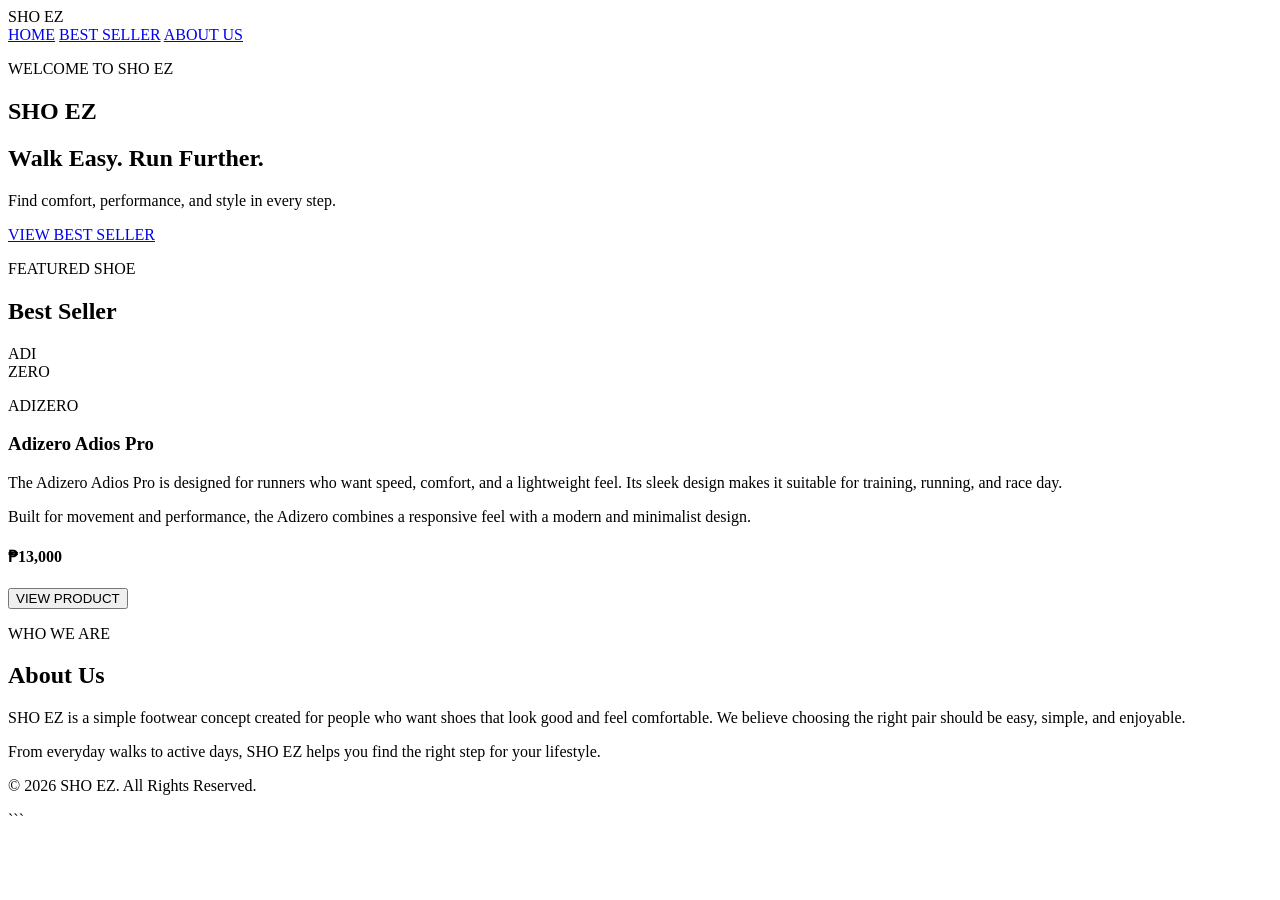
==== Activities/index.html @ 17ebbd29 "Update index.html" ====
<!DOCTYPE html>

<html lang="en">
<head>
    <meta charset="UTF-8">
    <meta name="viewport" content="width=device-width, initial-scale=1.0">
    <title>SHO EZ | Adizero</title>
    <link rel="stylesheet" href="css/styles.css">
</head>
<body>
<header class="navbar">
    <div class="logo">SHO EZ</div>

    <nav>
        <a href="#home">HOME</a>
        <a href="#bestseller">BEST SELLER</a>
        <a href="#about">ABOUT US</a>
    </nav>
</header>

<section id="home" class="welcome">
    <div>
        <p class="label">WELCOME TO SHO EZ</p>
        <h1>SHO EZ</h1>
        <h2>Walk Easy. Run Further.</h2>
        <p>Find comfort, performance, and style in every step.</p>
        <a href="#bestseller" class="button">VIEW BEST SELLER</a>
    </div>
</section>
<section id="bestseller" class="bestseller">
    <p class="label">FEATURED SHOE</p>
    <h2>Best Seller</h2>

    <div class="product">

        <div class="shoe-logo">
            ADI<br>ZERO
        </div>

        <div class="product-info">
            <p class="product-brand">ADIZERO</p>
            <h3>Adizero Adios Pro</h3>

            <p>
                The Adizero Adios Pro is designed for runners who want
                speed, comfort, and a lightweight feel. Its sleek design
                makes it suitable for training, running, and race day.
            </p>

            <p>
                Built for movement and performance, the Adizero combines
                a responsive feel with a modern and minimalist design.
            </p>

            <h4>₱13,000</h4>

            <button>VIEW PRODUCT</button>
        </div>

    </div>
</section>
<section id="about" class="about">
    <p class="label">WHO WE ARE</p>
    <h2>About Us</h2>

    <p>
        SHO EZ is a simple footwear concept created for people who want
        shoes that look good and feel comfortable. We believe choosing
        the right pair should be easy, simple, and enjoyable.
    </p>

    <p>
        From everyday walks to active days, SHO EZ helps you find the
        right step for your lifestyle.
    </p>
</section>

<footer>
    <p>© 2026 SHO EZ. All Rights Reserved.</p>
</footer>
```

</body>
</html>
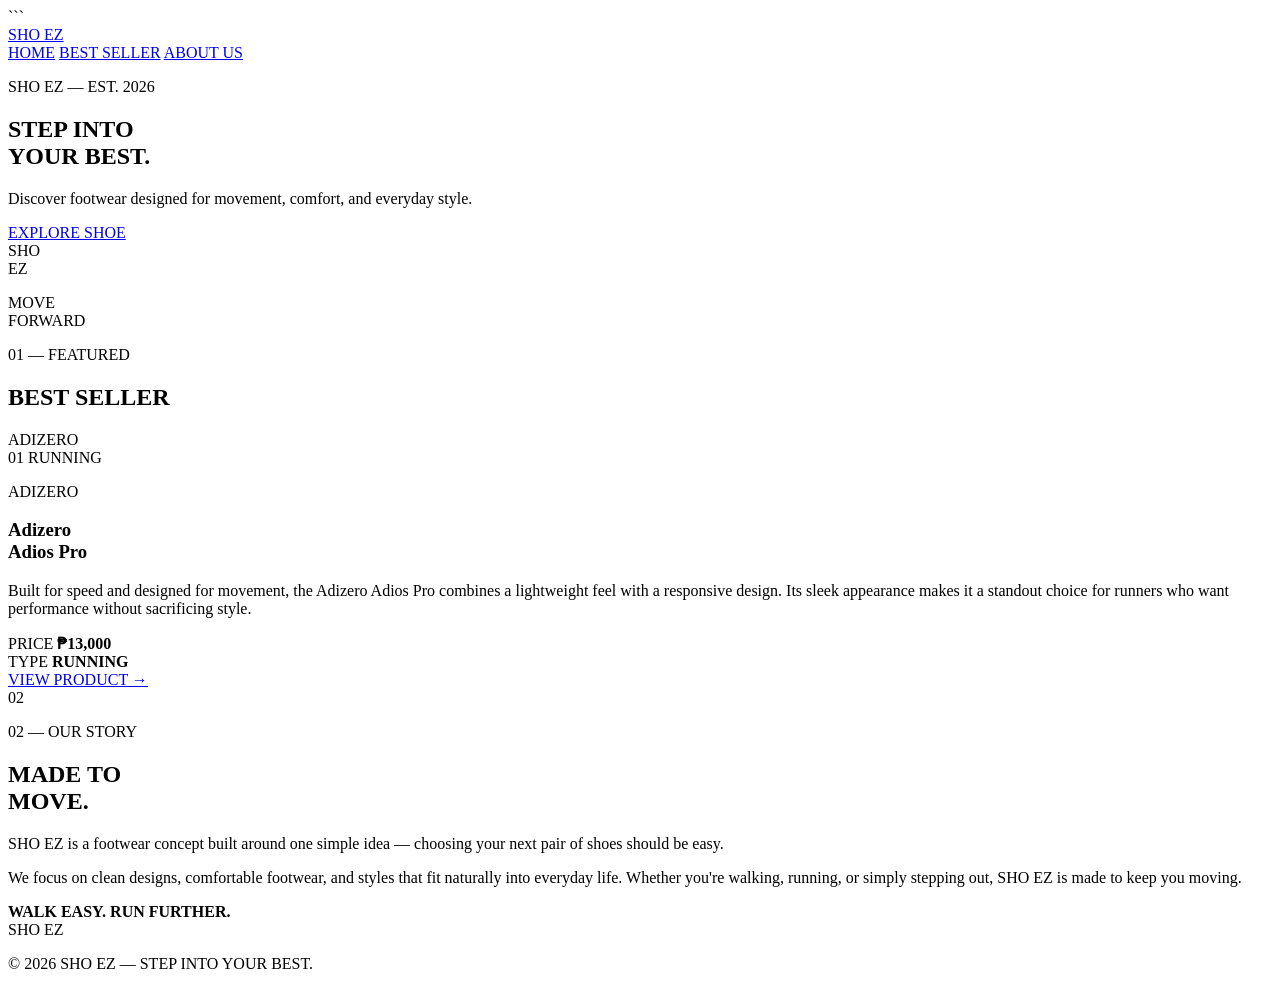
==== commit 8782dbd7: "Revise index.html for branding and layout updates Updated the title and stylesheet link in the HTML " ====
--- a/Activities/index.html
+++ b/Activities/index.html
@@ -4,81 +4,144 @@
 <head>
     <meta charset="UTF-8">
     <meta name="viewport" content="width=device-width, initial-scale=1.0">
-    <title>SHO EZ | Adizero</title>
-    <link rel="stylesheet" href="css/styles.css">
+    <title>SHO EZ | Step Into Your Best</title>
+    <link rel="stylesheet" href="css/style.css">
 </head>
+
 <body>
+
+```
 <header class="navbar">
-    <div class="logo">SHO EZ</div>
+    <a href="#home" class="logo">SHO EZ</a>
 
     <nav>
         <a href="#home">HOME</a>
         <a href="#bestseller">BEST SELLER</a>
         <a href="#about">ABOUT US</a>
     </nav>
+
+    <div class="nav-circle"></div>
 </header>
 
-<section id="home" class="welcome">
-    <div>
-        <p class="label">WELCOME TO SHO EZ</p>
-        <h1>SHO EZ</h1>
-        <h2>Walk Easy. Run Further.</h2>
-        <p>Find comfort, performance, and style in every step.</p>
-        <a href="#bestseller" class="button">VIEW BEST SELLER</a>
-    </div>
-</section>
-<section id="bestseller" class="bestseller">
-    <p class="label">FEATURED SHOE</p>
-    <h2>Best Seller</h2>
 
-    <div class="product">
+<main>
 
-        <div class="shoe-logo">
-            ADI<br>ZERO
+    <section id="home" class="hero">
+
+        <div class="hero-text">
+            <p class="tag">SHO EZ — EST. 2026</p>
+
+            <h1>STEP INTO<br><span>YOUR BEST.</span></h1>
+
+            <p class="hero-description">
+                Discover footwear designed for movement,
+                comfort, and everyday style.
+            </p>
+
+            <a href="#bestseller" class="shop-button">
+                EXPLORE SHOE
+            </a>
         </div>
 
-        <div class="product-info">
-            <p class="product-brand">ADIZERO</p>
-            <h3>Adizero Adios Pro</h3>
+        <div class="hero-design">
+            <div class="circle"></div>
+            <div class="hero-logo">SHO<br>EZ</div>
+            <p>MOVE<br>FORWARD</p>
+        </div>
+
+    </section>
+
+
+    <section id="bestseller" class="best-section">
+
+        <div class="section-heading">
+            <p class="tag">01 — FEATURED</p>
+            <h2>BEST SELLER</h2>
+        </div>
+
+        <div class="product-card">
+
+            <div class="product-visual">
+
+                <div class="product-circle">
+                    <span>ADIZERO</span>
+                </div>
+
+                <div class="product-label">
+                    <span>01</span>
+                    <span>RUNNING</span>
+                </div>
+
+            </div>
+            <div class="product-info">
+
+                <p class="product-brand">ADIZERO</p>
+
+                <h3>Adizero<br>Adios Pro</h3>
+
+                <p class="description">
+                    Built for speed and designed for movement,
+                    the Adizero Adios Pro combines a lightweight
+                    feel with a responsive design. Its sleek
+                    appearance makes it a standout choice for
+                    runners who want performance without
+                    sacrificing style.
+                </p>
+
+                <div class="product-details">
+                    <div>
+                        <span>PRICE</span>
+                        <strong>₱13,000</strong>
+                    </div>
+
+                    <div>
+                        <span>TYPE</span>
+                        <strong>RUNNING</strong>
+                    </div>
+                </div>
+
+                <a href="#" class="product-button">
+                    VIEW PRODUCT →
+                </a>
+
+            </div>
+
+        </div>
+
+    </section>
+    <section id="about" class="about-section">
+
+        <div class="about-number">02</div>
+
+        <div class="about-content">
+
+            <p class="tag">02 — OUR STORY</p>
+
+            <h2>MADE TO<br><span>MOVE.</span></h2>
 
             <p>
-                The Adizero Adios Pro is designed for runners who want
-                speed, comfort, and a lightweight feel. Its sleek design
-                makes it suitable for training, running, and race day.
+                SHO EZ is a footwear concept built around one
+                simple idea — choosing your next pair of shoes
+                should be easy.
             </p>
 
             <p>
-                Built for movement and performance, the Adizero combines
-                a responsive feel with a modern and minimalist design.
+                We focus on clean designs, comfortable footwear,
+                and styles that fit naturally into everyday life.
+                Whether you're walking, running, or simply
+                stepping out, SHO EZ is made to keep you moving.
             </p>
 
-            <h4>₱13,000</h4>
+            <div class="about-line"></div>
 
-            <button>VIEW PRODUCT</button>
+            <strong>WALK EASY. RUN FURTHER.</strong>
+
         </div>
-
-    </div>
-</section>
-<section id="about" class="about">
-    <p class="label">WHO WE ARE</p>
-    <h2>About Us</h2>
-
-    <p>
-        SHO EZ is a simple footwear concept created for people who want
-        shoes that look good and feel comfortable. We believe choosing
-        the right pair should be easy, simple, and enjoyable.
-    </p>
-
-    <p>
-        From everyday walks to active days, SHO EZ helps you find the
-        right step for your lifestyle.
-    </p>
-</section>
-
+    </section>
+</main>
 <footer>
-    <p>© 2026 SHO EZ. All Rights Reserved.</p>
+    <div class="footer-logo">SHO EZ</div>
+    <p>© 2026 SHO EZ — STEP INTO YOUR BEST.</p>
 </footer>
-```
-
 </body>
 </html>
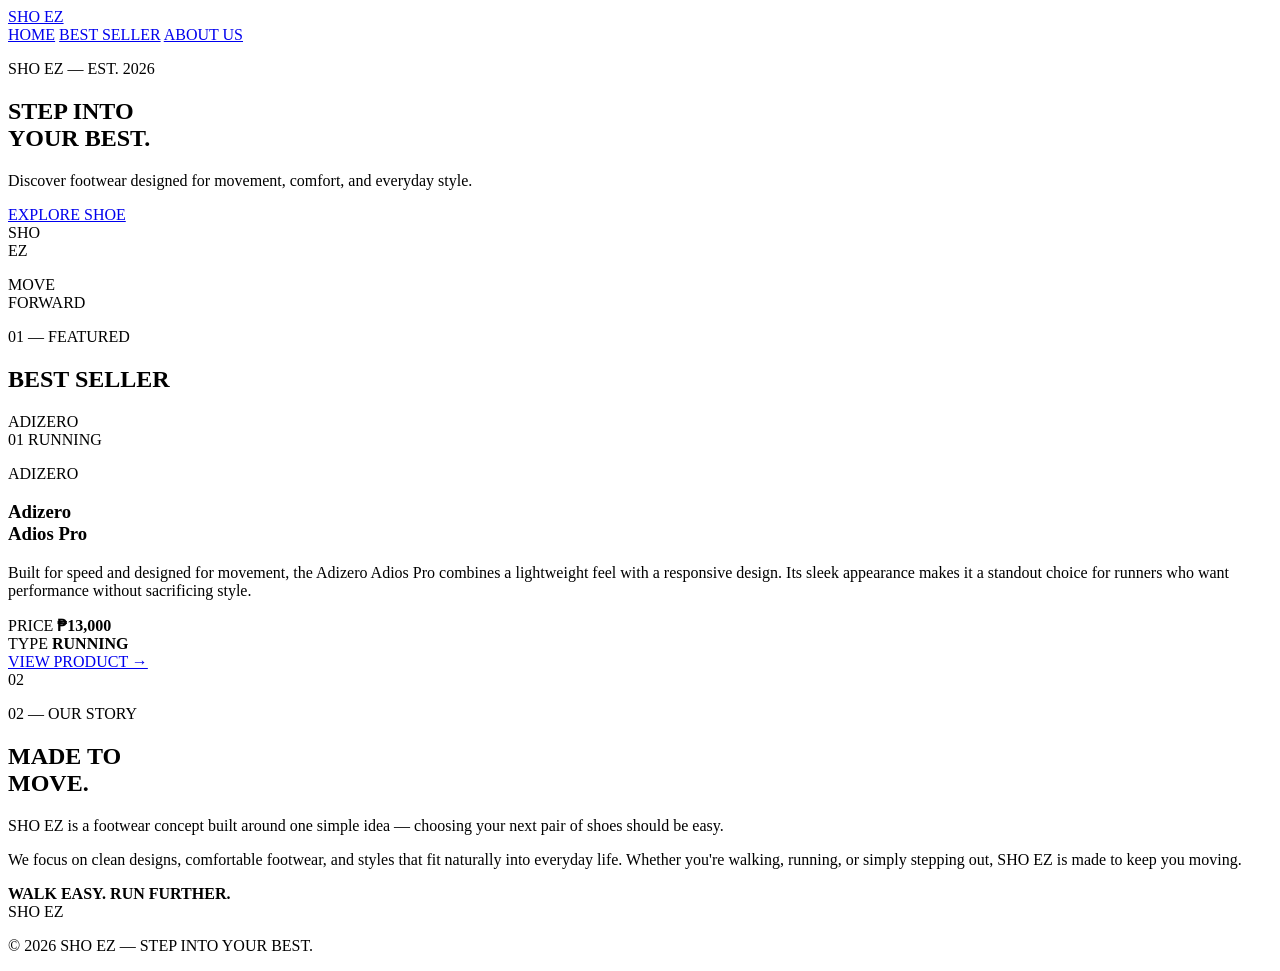
==== commit d0478ccd: "Update index.html" ====
--- a/Activities/index.html
+++ b/Activities/index.html
@@ -5,12 +5,10 @@
     <meta charset="UTF-8">
     <meta name="viewport" content="width=device-width, initial-scale=1.0">
     <title>SHO EZ | Step Into Your Best</title>
-    <link rel="stylesheet" href="css/style.css">
+    <link rel="stylesheet" href="style.css">
 </head>
 
 <body>
-
-```
 <header class="navbar">
     <a href="#home" class="logo">SHO EZ</a>
 
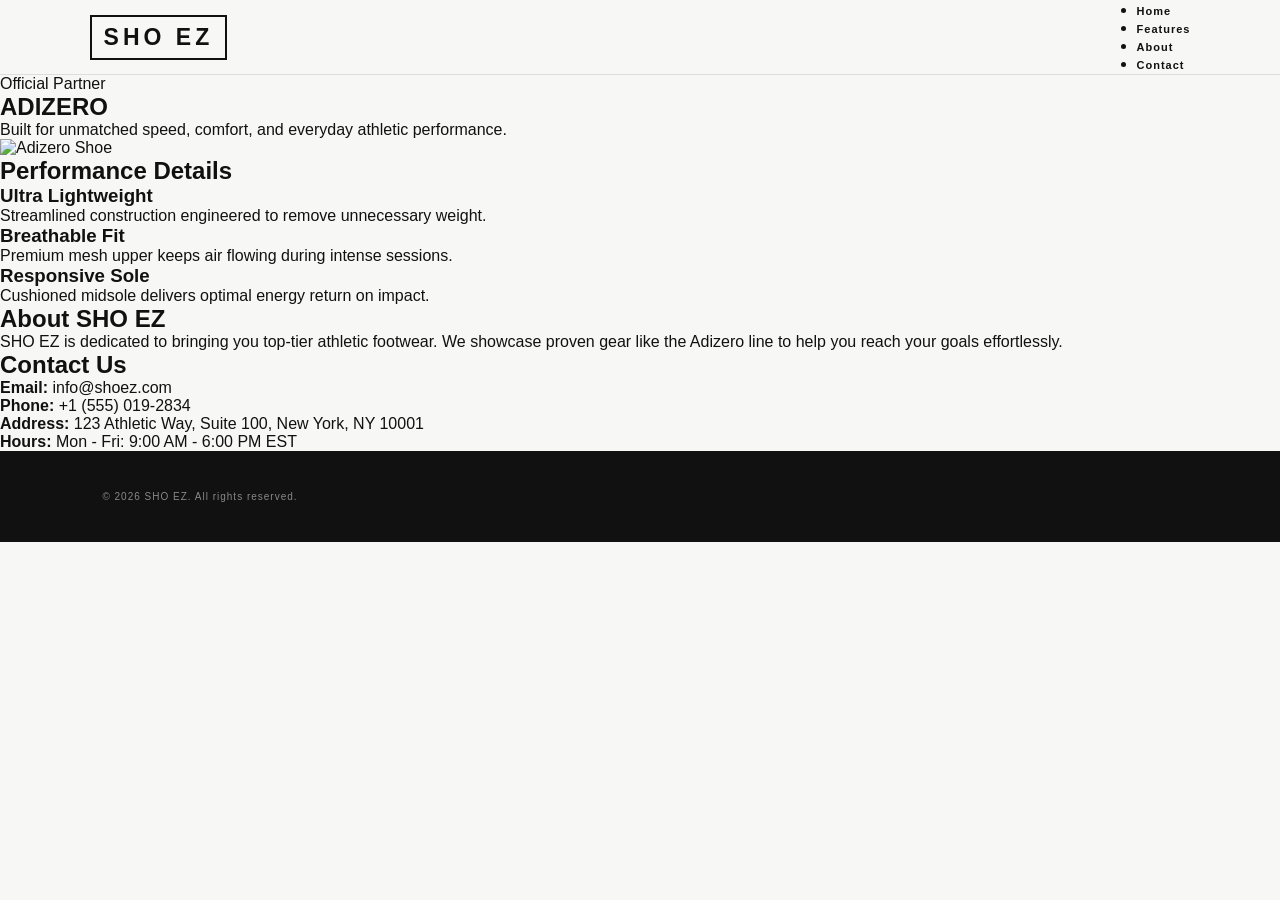
==== commit 780911fe: "Revise Activities page layout and content Updated the HTML structure and content for the Activities " ====
--- a/Activities/index.html
+++ b/Activities/index.html
@@ -1,145 +1,72 @@
 <!DOCTYPE html>
-
 <html lang="en">
 <head>
-    <meta charset="UTF-8">
-    <meta name="viewport" content="width=device-width, initial-scale=1.0">
-    <title>SHO EZ | Step Into Your Best</title>
-    <link rel="stylesheet" href="style.css">
+  <meta charset="UTF-8">
+  <meta name="viewport" content="width=device-width, initial-scale=1.0">
+  <title>SHO EZ | Adizero</title>
+  <link rel="stylesheet" href="styles.css">
 </head>
+<body>
 
-<body>
-<header class="navbar">
-    <a href="#home" class="logo">SHO EZ</a>
+  <nav class="navbar">
+    <div class="logo">SHO EZ</div>
+    <ul class="nav-links">
+      <li><a href="#hero">Home</a></li>
+      <li><a href="#features">Features</a></li>
+      <li><a href="#about">About</a></li>
+      <li><a href="#contact">Contact</a></li>
+    </ul>
+  </nav>
 
-    <nav>
-        <a href="#home">HOME</a>
-        <a href="#bestseller">BEST SELLER</a>
-        <a href="#about">ABOUT US</a>
-    </nav>
+  <section id="hero" class="hero-section">
+    <div class="hero-text">
+      <span class="badge">Official Partner</span>
+      <h1>ADIZERO</h1>
+      <p>Built for unmatched speed, comfort, and everyday athletic performance.</p>
+    </div>
+    <div class="hero-media">
+      <img src="Adizero.png" alt="Adizero Shoe">
+    </div>
+  </section>
 
-    <div class="nav-circle"></div>
-</header>
+  <section id="features" class="section">
+    <h2>Performance Details</h2>
+    <div class="grid">
+      <div class="card">
+        <h3>Ultra Lightweight</h3>
+        <p>Streamlined construction engineered to remove unnecessary weight.</p>
+      </div>
+      <div class="card">
+        <h3>Breathable Fit</h3>
+        <p>Premium mesh upper keeps air flowing during intense sessions.</p>
+      </div>
+      <div class="card">
+        <h3>Responsive Sole</h3>
+        <p>Cushioned midsole delivers optimal energy return on impact.</p>
+      </div>
+    </div>
+  </section>
 
+  <section id="about" class="section alt-bg">
+    <h2>About SHO EZ</h2>
+    <p class="about-text">
+      SHO EZ is dedicated to bringing you top-tier athletic footwear. We showcase proven gear like the Adizero line to help you reach your goals effortlessly.
+    </p>
+  </section>
 
-<main>
+  <section id="contact" class="section">
+    <h2>Contact Us</h2>
+    <div class="contact-details">
+      <p><strong>Email:</strong> info@shoez.com</p>
+      <p><strong>Phone:</strong> +1 (555) 019-2834</p>
+      <p><strong>Address:</strong> 123 Athletic Way, Suite 100, New York, NY 10001</p>
+      <p><strong>Hours:</strong> Mon - Fri: 9:00 AM - 6:00 PM EST</p>
+    </div>
+  </section>
 
-    <section id="home" class="hero">
+  <footer>
+    <p>&copy; 2026 SHO EZ. All rights reserved.</p>
+  </footer>
 
-        <div class="hero-text">
-            <p class="tag">SHO EZ — EST. 2026</p>
-
-            <h1>STEP INTO<br><span>YOUR BEST.</span></h1>
-
-            <p class="hero-description">
-                Discover footwear designed for movement,
-                comfort, and everyday style.
-            </p>
-
-            <a href="#bestseller" class="shop-button">
-                EXPLORE SHOE
-            </a>
-        </div>
-
-        <div class="hero-design">
-            <div class="circle"></div>
-            <div class="hero-logo">SHO<br>EZ</div>
-            <p>MOVE<br>FORWARD</p>
-        </div>
-
-    </section>
-
-
-    <section id="bestseller" class="best-section">
-
-        <div class="section-heading">
-            <p class="tag">01 — FEATURED</p>
-            <h2>BEST SELLER</h2>
-        </div>
-
-        <div class="product-card">
-
-            <div class="product-visual">
-
-                <div class="product-circle">
-                    <span>ADIZERO</span>
-                </div>
-
-                <div class="product-label">
-                    <span>01</span>
-                    <span>RUNNING</span>
-                </div>
-
-            </div>
-            <div class="product-info">
-
-                <p class="product-brand">ADIZERO</p>
-
-                <h3>Adizero<br>Adios Pro</h3>
-
-                <p class="description">
-                    Built for speed and designed for movement,
-                    the Adizero Adios Pro combines a lightweight
-                    feel with a responsive design. Its sleek
-                    appearance makes it a standout choice for
-                    runners who want performance without
-                    sacrificing style.
-                </p>
-
-                <div class="product-details">
-                    <div>
-                        <span>PRICE</span>
-                        <strong>₱13,000</strong>
-                    </div>
-
-                    <div>
-                        <span>TYPE</span>
-                        <strong>RUNNING</strong>
-                    </div>
-                </div>
-
-                <a href="#" class="product-button">
-                    VIEW PRODUCT →
-                </a>
-
-            </div>
-
-        </div>
-
-    </section>
-    <section id="about" class="about-section">
-
-        <div class="about-number">02</div>
-
-        <div class="about-content">
-
-            <p class="tag">02 — OUR STORY</p>
-
-            <h2>MADE TO<br><span>MOVE.</span></h2>
-
-            <p>
-                SHO EZ is a footwear concept built around one
-                simple idea — choosing your next pair of shoes
-                should be easy.
-            </p>
-
-            <p>
-                We focus on clean designs, comfortable footwear,
-                and styles that fit naturally into everyday life.
-                Whether you're walking, running, or simply
-                stepping out, SHO EZ is made to keep you moving.
-            </p>
-
-            <div class="about-line"></div>
-
-            <strong>WALK EASY. RUN FURTHER.</strong>
-
-        </div>
-    </section>
-</main>
-<footer>
-    <div class="footer-logo">SHO EZ</div>
-    <p>© 2026 SHO EZ — STEP INTO YOUR BEST.</p>
-</footer>
 </body>
 </html>
--- a/Activities/styles.css
+++ b/Activities/styles.css
@@ -0,0 +1,478 @@
+* {
+  margin: 0;
+  padding: 0;
+  box-sizing: border-box;
+  }
+
+html {
+scroll-behavior: smooth;
+}
+
+body {
+font-family: Arial, Helvetica, sans-serif;
+background: #f7f7f5;
+color: #111;
+}
+
+.navbar {
+height: 75px;
+padding: 0 7%;
+display: flex;
+align-items: center;
+justify-content: space-between;
+background: #f7f7f5;
+border-bottom: 1px solid #ddd;
+position: sticky;
+top: 0;
+z-index: 100;
+}
+
+.logo {
+text-decoration: none;
+color: #111;
+font-size: 23px;
+font-weight: 900;
+letter-spacing: 4px;
+border: 2px solid #111;
+padding: 7px 12px;
+transition: 0.3s;
+}
+
+.logo:hover {
+transform: scale(1.05);
+}
+
+nav {
+display: flex;
+gap: 40px;
+}
+
+nav a {
+color: #111;
+text-decoration: none;
+font-size: 11px;
+font-weight: bold;
+letter-spacing: 1px;
+transition: 0.3s;
+}
+
+nav a:hover {
+opacity: 0.5;
+}
+
+.nav-circle {
+width: 28px;
+height: 28px;
+border: 2px solid #111;
+border-radius: 50%;
+}
+
+.hero {
+min-height: calc(100vh - 75px);
+padding: 70px 10%;
+display: flex;
+align-items: center;
+justify-content: space-between;
+overflow: hidden;
+}
+
+.hero-text {
+max-width: 600px;
+}
+
+.tag {
+font-size: 10px;
+font-weight: bold;
+letter-spacing: 3px;
+margin-bottom: 25px;
+}
+
+.hero h1 {
+font-size: clamp(55px, 8vw, 105px);
+line-height: 0.9;
+letter-spacing: -5px;
+margin-bottom: 30px;
+}
+
+.hero h1 span {
+-webkit-text-stroke: 2px #111;
+color: transparent;
+}
+
+.hero-description {
+max-width: 400px;
+color: #666;
+line-height: 1.7;
+margin-bottom: 35px;
+}
+
+.shop-button {
+display: inline-block;
+padding: 16px 28px;
+background: #111;
+color: white;
+text-decoration: none;
+font-size: 11px;
+font-weight: bold;
+letter-spacing: 1px;
+transition: 0.3s;
+}
+
+.shop-button:hover {
+background: #555;
+transform: translateY(-3px);
+}
+
+.hero-design {
+width: 400px;
+height: 400px;
+position: relative;
+display: flex;
+align-items: center;
+justify-content: center;
+}
+
+.circle {
+width: 350px;
+height: 350px;
+border: 1px solid #bbb;
+border-radius: 50%;
+position: absolute;
+}
+
+.circle::before {
+content: "";
+width: 280px;
+height: 280px;
+border: 1px solid #ccc;
+border-radius: 50%;
+position: absolute;
+top: 34px;
+left: 34px;
+}
+
+.hero-logo {
+width: 190px;
+height: 190px;
+border-radius: 50%;
+background: #111;
+color: white;
+display: flex;
+align-items: center;
+justify-content: center;
+text-align: center;
+font-size: 32px;
+font-weight: 900;
+letter-spacing: 3px;
+line-height: 1;
+transform: rotate(-10deg);
+transition: 0.4s;
+}
+
+.hero-logo:hover {
+transform: rotate(0deg) scale(1.08);
+}
+
+.hero-design p {
+position: absolute;
+right: -5px;
+bottom: 35px;
+font-size: 10px;
+font-weight: bold;
+letter-spacing: 3px;
+line-height: 1.5;
+}
+
+.best-section {
+padding: 120px 10%;
+background: #111;
+color: white;
+}
+
+.section-heading {
+display: flex;
+align-items: end;
+justify-content: space-between;
+margin-bottom: 70px;
+}
+
+.section-heading .tag {
+margin: 0;
+color: #aaa;
+}
+
+.section-heading h2 {
+font-size: clamp(45px, 7vw, 90px);
+letter-spacing: -4px;
+}
+
+.product-card {
+max-width: 1100px;
+margin: auto;
+display: grid;
+grid-template-columns: 1fr 1fr;
+gap: 80px;
+align-items: center;
+}
+
+.product-visual {
+height: 500px;
+background: #e9e9e7;
+color: #111;
+position: relative;
+display: flex;
+align-items: center;
+justify-content: center;
+overflow: hidden;
+}
+
+.product-circle {
+width: 330px;
+height: 330px;
+border: 3px solid #111;
+border-radius: 50%;
+display: flex;
+align-items: center;
+justify-content: center;
+transform: rotate(-12deg);
+transition: 0.4s;
+}
+
+.product-circle:hover {
+transform: rotate(0deg) scale(1.08);
+}
+
+.product-circle span {
+font-size: 35px;
+font-weight: 900;
+letter-spacing: 5px;
+}
+
+.product-label {
+position: absolute;
+top: 25px;
+left: 25px;
+right: 25px;
+display: flex;
+justify-content: space-between;
+font-size: 10px;
+font-weight: bold;
+letter-spacing: 2px;
+}
+
+.product-info {
+max-width: 480px;
+}
+
+.product-brand {
+font-size: 11px;
+letter-spacing: 4px;
+color: #aaa;
+margin-bottom: 15px;
+}
+
+.product-info h3 {
+font-size: 55px;
+line-height: 0.95;
+letter-spacing: -3px;
+margin-bottom: 30px;
+}
+
+.description {
+color: #aaa;
+line-height: 1.8;
+margin-bottom: 35px;
+}
+
+.product-details {
+display: flex;
+gap: 60px;
+border-top: 1px solid #444;
+border-bottom: 1px solid #444;
+padding: 20px 0;
+margin-bottom: 30px;
+}
+
+.product-details div {
+display: flex;
+flex-direction: column;
+gap: 8px;
+}
+
+.product-details span {
+font-size: 9px;
+color: #888;
+letter-spacing: 2px;
+}
+
+.product-details strong {
+font-size: 15px;
+}
+
+.product-button {
+display: inline-block;
+color: white;
+text-decoration: none;
+border-bottom: 1px solid white;
+padding-bottom: 8px;
+font-size: 11px;
+font-weight: bold;
+letter-spacing: 1px;
+}
+
+.about-section {
+min-height: 650px;
+padding: 120px 15%;
+display: flex;
+gap: 100px;
+align-items: center;
+position: relative;
+}
+
+.about-number {
+font-size: 180px;
+font-weight: 900;
+color: #e5e5e3;
+line-height: 1;
+}
+
+.about-content {
+max-width: 600px;
+}
+
+.about-content h2 {
+font-size: clamp(55px, 8vw, 100px);
+line-height: 0.9;
+letter-spacing: -5px;
+margin-bottom: 40px;
+}
+
+.about-content h2 span {
+-webkit-text-stroke: 2px #111;
+color: transparent;
+}
+
+.about-content p {
+color: #666;
+line-height: 1.8;
+margin-bottom: 20px;
+}
+
+.about-line {
+width: 100%;
+height: 1px;
+background: #ccc;
+margin: 35px 0 20px;
+}
+
+.about-content strong {
+font-size: 11px;
+letter-spacing: 3px;
+}
+
+footer {
+background: #111;
+color: white;
+padding: 40px 8%;
+display: flex;
+justify-content: space-between;
+align-items: center;
+}
+
+.footer-logo {
+font-size: 20px;
+font-weight: bold;
+letter-spacing: 4px;
+}
+
+footer p {
+font-size: 10px;
+color: #888;
+letter-spacing: 1px;
+}
+
+@media (max-width: 800px) {
+
+```
+.navbar {
+    padding: 0 5%;
+}
+
+nav {
+    gap: 15px;
+}
+
+nav a {
+    font-size: 9px;
+}
+
+.nav-circle {
+    display: none;
+}
+
+.hero {
+    flex-direction: column;
+    text-align: center;
+    gap: 60px;
+    padding-top: 80px;
+}
+
+.hero-description {
+    margin-left: auto;
+    margin-right: auto;
+}
+
+.hero-design {
+    width: 300px;
+    height: 300px;
+}
+
+.circle {
+    width: 270px;
+    height: 270px;
+}
+
+.hero-logo {
+    width: 150px;
+    height: 150px;
+    font-size: 25px;
+}
+
+.section-heading {
+    display: block;
+}
+
+.section-heading h2 {
+    margin-top: 20px;
+}
+
+.product-card {
+    grid-template-columns: 1fr;
+    gap: 50px;
+}
+
+.product-visual {
+    height: 400px;
+}
+
+.product-info h3 {
+    font-size: 45px;
+}
+
+.about-section {
+    flex-direction: column;
+    align-items: flex-start;
+    padding: 100px 10%;
+    gap: 20px;
+}
+
+.about-number {
+    font-size: 80px;
+}
+
+footer {
+    flex-direction: column;
+    gap: 15px;
+    text-align: center;
+}
+}
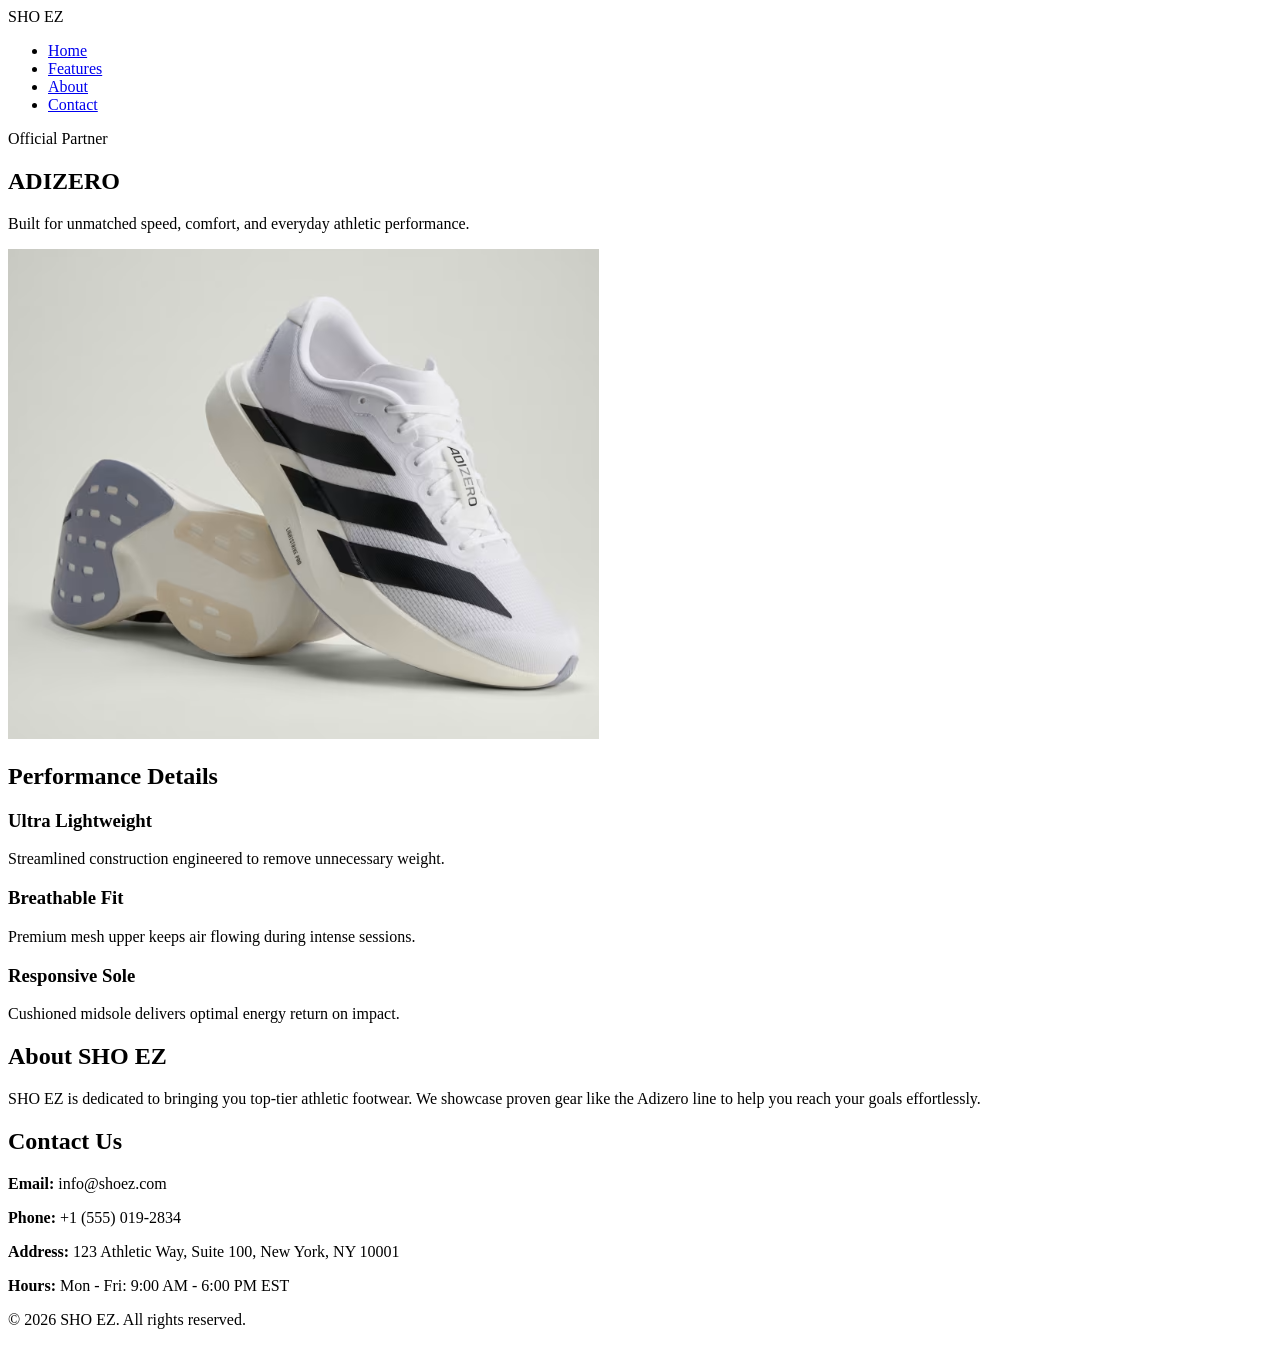
==== commit f53cf868: "Change stylesheet link from styles.css to rstyles.css" ====
--- a/Activities/index.html
+++ b/Activities/index.html
@@ -4,7 +4,7 @@
   <meta charset="UTF-8">
   <meta name="viewport" content="width=device-width, initial-scale=1.0">
   <title>SHO EZ | Adizero</title>
-  <link rel="stylesheet" href="styles.css">
+  <link rel="stylesheet" href="rstyles.css">
 </head>
 <body>
 
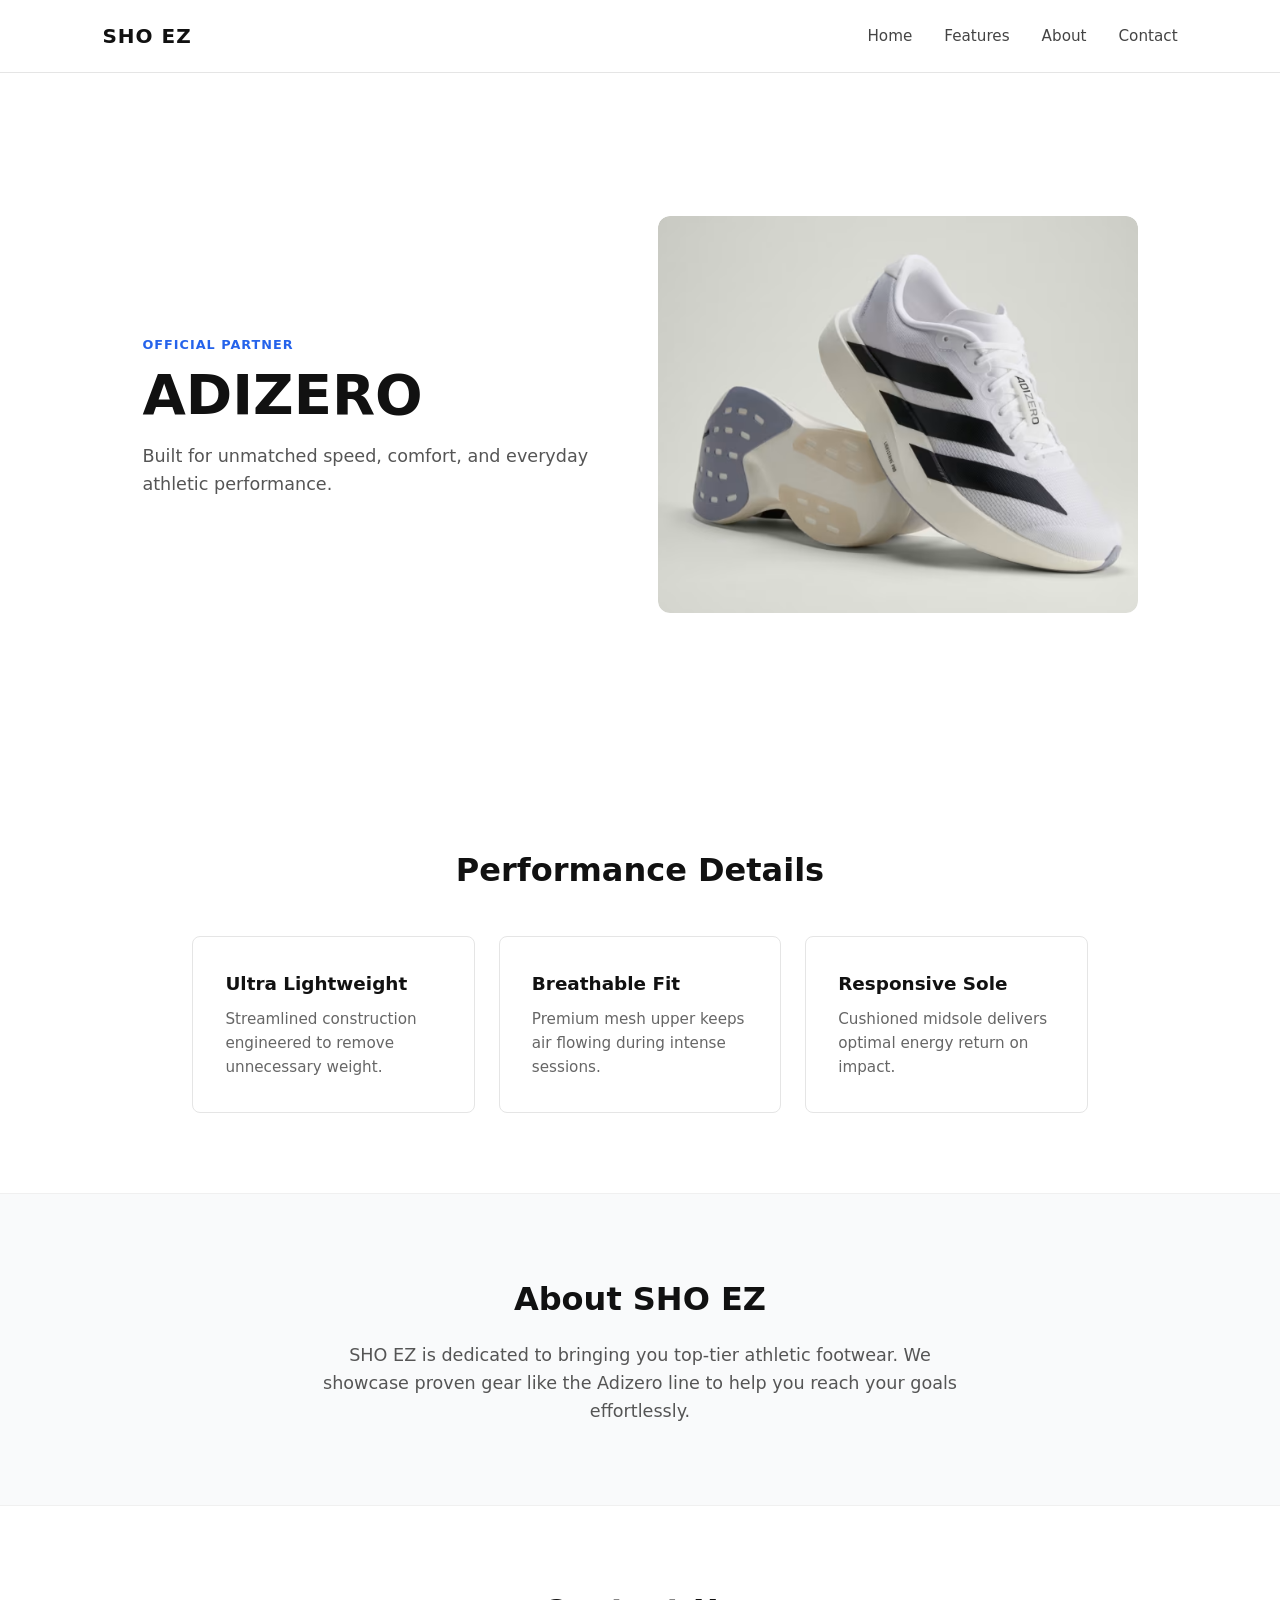
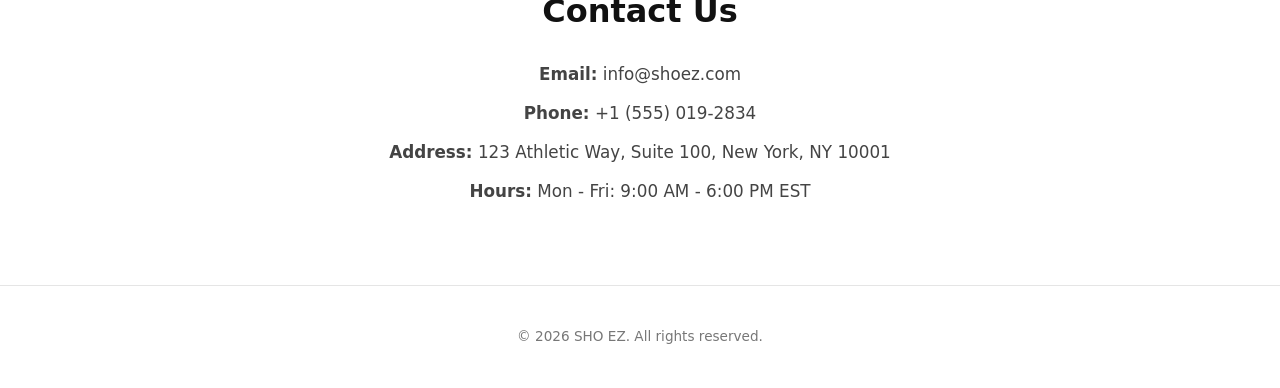
==== commit de206de9: "Fix stylesheet link in index.html" ====
--- a/Activities/index.html
+++ b/Activities/index.html
@@ -4,7 +4,7 @@
   <meta charset="UTF-8">
   <meta name="viewport" content="width=device-width, initial-scale=1.0">
   <title>SHO EZ | Adizero</title>
-  <link rel="stylesheet" href="rstyles.css">
+  <link rel="stylesheet" href="styles.css">
 </head>
 <body>
 
--- a/Activities/styles.css
+++ b/Activities/styles.css
@@ -0,0 +1,183 @@
+* {
+  margin: 0;
+  padding: 0;
+  box-sizing: border-box;
+}
+
+html {
+  scroll-behavior: smooth;
+  font-family: system-ui, -apple-system, BlinkMacSystemFont, 'Segoe UI', Roboto, sans-serif;
+  color: #111111;
+  background-color: #ffffff;
+}
+
+body {
+  line-height: 1.6;
+}
+
+.navbar {
+  position: fixed;
+  top: 0;
+  left: 0;
+  width: 100%;
+  display: flex;
+  justify-content: space-between;
+  align-items: center;
+  padding: 1.25rem 8%;
+  background-color: rgba(255, 255, 255, 0.95);
+  border-bottom: 1px solid #e5e5e5;
+  z-index: 1000;
+}
+
+.logo {
+  font-size: 1.25rem;
+  font-weight: 800;
+  letter-spacing: 1px;
+}
+
+.nav-links {
+  display: flex;
+  list-style: none;
+  gap: 2rem;
+}
+
+.nav-links a {
+  text-decoration: none;
+  color: #444444;
+  font-size: 0.95rem;
+  font-weight: 500;
+}
+
+.nav-links a:hover {
+  color: #000000;
+}
+
+.hero-section {
+  padding: 8rem 8% 4rem 8%;
+  min-height: 85vh;
+  display: flex;
+  align-items: center;
+  justify-content: space-between;
+  gap: 3rem;
+  max-width: 1200px;
+  margin: 0 auto;
+}
+
+.badge {
+  font-size: 0.8rem;
+  font-weight: 700;
+  text-transform: uppercase;
+  color: #2563eb;
+  letter-spacing: 1px;
+}
+
+.hero-text h1 {
+  font-size: 3.5rem;
+  font-weight: 900;
+  line-height: 1.1;
+  margin: 0.5rem 0 1rem 0;
+}
+
+.hero-text p {
+  font-size: 1.1rem;
+  color: #555555;
+  max-width: 450px;
+}
+
+.hero-media {
+  overflow: hidden;
+  border-radius: 12px;
+}
+
+.hero-media img {
+  width: 100%;
+  max-width: 480px;
+  display: block;
+  border-radius: 12px;
+  box-shadow: 0 10px 25px rgba(0,0,0,0.1);
+  transition: transform 0.3s ease;
+}
+
+.hero-media img:hover {
+  transform: scale(1.08);
+}
+
+.section {
+  padding: 5rem 8%;
+  max-width: 1100px;
+  margin: 0 auto;
+  text-align: center;
+}
+
+.alt-bg {
+  background-color: #f9fafb;
+  max-width: 100%;
+  border-top: 1px solid #f0f0f0;
+  border-bottom: 1px solid #f0f0f0;
+}
+
+h2 {
+  font-size: 2rem;
+  font-weight: 800;
+  margin-bottom: 1rem;
+}
+
+.grid {
+  display: grid;
+  grid-template-columns: repeat(auto-fit, minmax(260px, 1fr));
+  gap: 1.5rem;
+  margin-top: 2.5rem;
+}
+
+.card {
+  padding: 2rem;
+  border: 1px solid #e5e5e5;
+  border-radius: 8px;
+  background-color: #ffffff;
+  text-align: left;
+}
+
+.card h3 {
+  font-size: 1.15rem;
+  margin-bottom: 0.5rem;
+}
+
+.card p {
+  color: #666666;
+  font-size: 0.95rem;
+}
+
+.about-text {
+  max-width: 650px;
+  margin: 0 auto;
+  color: #555555;
+  font-size: 1.1rem;
+}
+
+.contact-details {
+  display: flex;
+  flex-direction: column;
+  gap: 0.75rem;
+  margin-top: 1.5rem;
+  font-size: 1.05rem;
+  color: #444444;
+}
+
+footer {
+  text-align: center;
+  padding: 2.5rem 8%;
+  font-size: 0.85rem;
+  color: #777777;
+  border-top: 1px solid #e5e5e5;
+}
+
+@media (max-width: 768px) {
+  .hero-section {
+    flex-direction: column;
+    text-align: center;
+    padding-top: 7rem;
+  }
+  .nav-links {
+    gap: 1rem;
+  }
+}
